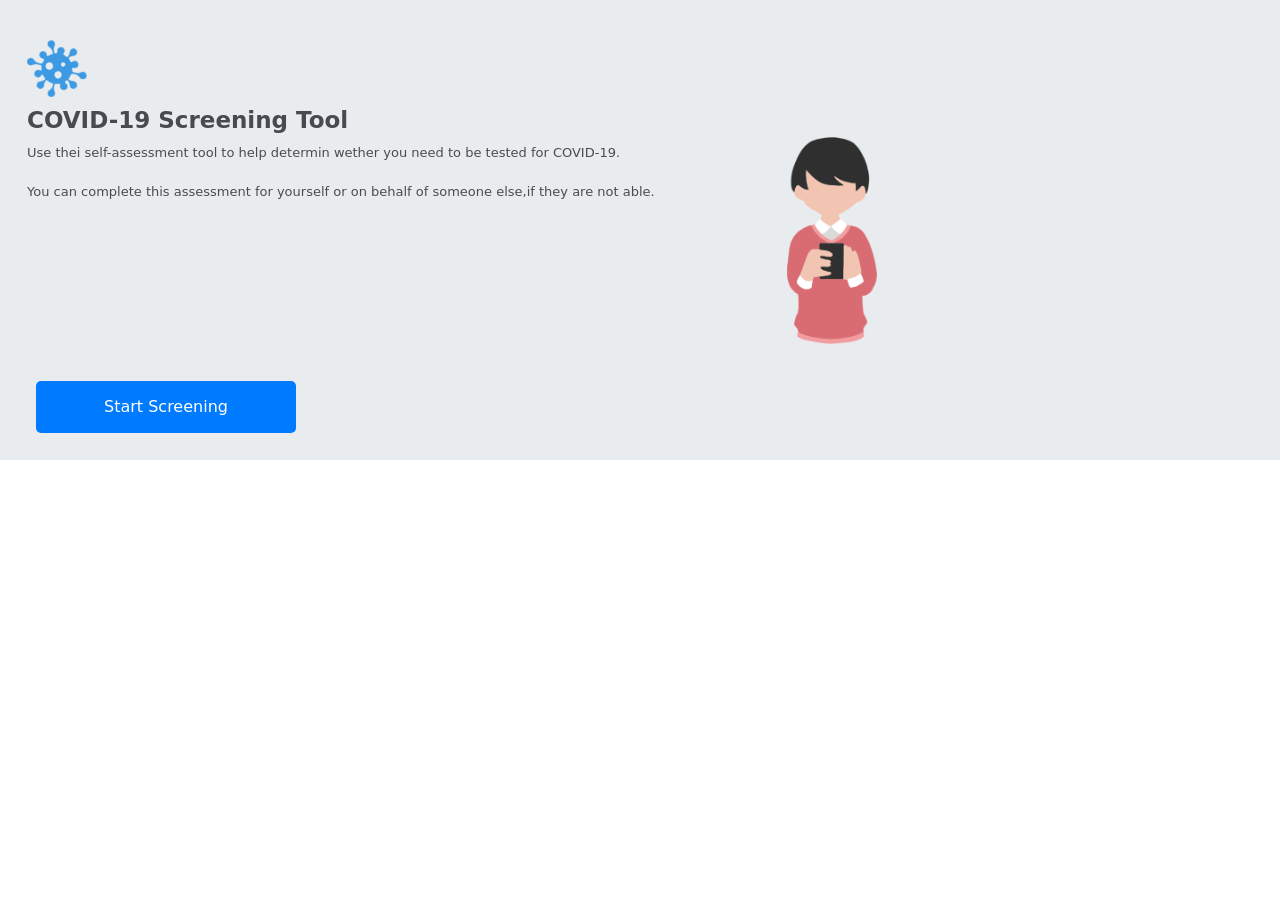
==== index.html @ dbaf6712 "fist-commit" ====
<!DOCTYPE html>
<html lang="en">
  <head>
    <meta charset="UTF-8" />
    <meta http-equiv="X-UA-Compatible" content="IE=edge" />
    <meta name="viewport" content="width=device-width, initial-scale=1.0" />
    <title>COVID19 Screening Test</title>
    <!-- Bootstrap Css -->
    <link
      href="https://cdn.jsdelivr.net/npm/bootstrap@5.1.1/dist/css/bootstrap.min.css"
      rel="stylesheet"
      integrity="sha384-F3w7mX95PdgyTmZZMECAngseQB83DfGTowi0iMjiWaeVhAn4FJkqJByhZMI3AhiU"
      crossorigin="anonymous"
    />
    <!-- Custom CSS -->
    <link rel="stylesheet" href="style.css" />
  </head>
  <body>
      <section class="hero-section">
    <div class="container">
        <img src="./images/logo.png" alt="" class="logo" />
      <div class="row ">
       

        <div class="col-8">
          <h1>COVID-19 Screening Tool</h1>
          <p>
            Use thei self-assessment tool to help determin wether you need to be
            tested for COVID-19. <br/><br/>You can complete this assessment for yourself
            or on behalf of someone else,if they are not able.
          </p>
        </div>
        <div class="col-4">
            <img src="./images/covid19screen.png" alt="">
        </div>
      </div>
    </div>
    <div class="btn">
        <button type="button" class="block-btn">Start Screening</button>
    </div>

</section>
    <!-- Bootstrap JS -->
    <script
      src="https://cdn.jsdelivr.net/npm/bootstrap@5.1.1/dist/js/bootstrap.bundle.min.js"
      integrity="sha384-/bQdsTh/da6pkI1MST/rWKFNjaCP5gBSY4sEBT38Q/9RBh9AH40zEOg7Hlq2THRZ"
      crossorigin="anonymous"
    ></script>
  </body>
</html>
---- style.css ----
*{
    margin: 0;
    padding: 0;
}
body{
    box-sizing: border-box;
}
:root{
    --lightgrey:#E9ECEF;
    --blue:#007BFF;
    
}
h1{
    color:#474B4F;
}
p{
    color: #4a4c4f;
    font-size: small;
}
/* button{
    margin: 0px 15px;
} */
.container{
    margin: 20px 0px;
}
.hero-section{
    background-color: var(--lightgrey);
    padding: 20px 15px;
}
.hero-section img:first-child{
    width: 60px;
    padding-bottom: 10px; 
}
.hero-section img:last-child{
    width: 90px;
    vertical-align: middle;
    margin-top: 30px; 
}
.hero-section h1{
    font-size: 23px;
    font-weight: 700;
}
.block-btn{
    display: block;
    width: 100%;
    border: none;
    background-color: var(--blue);
    padding: 14px 60px;
    font-size: 16px;
    cursor: pointer;
    text-align: center;
    margin: 0px 8px;
    color: white;
    border-radius: 5px;

}
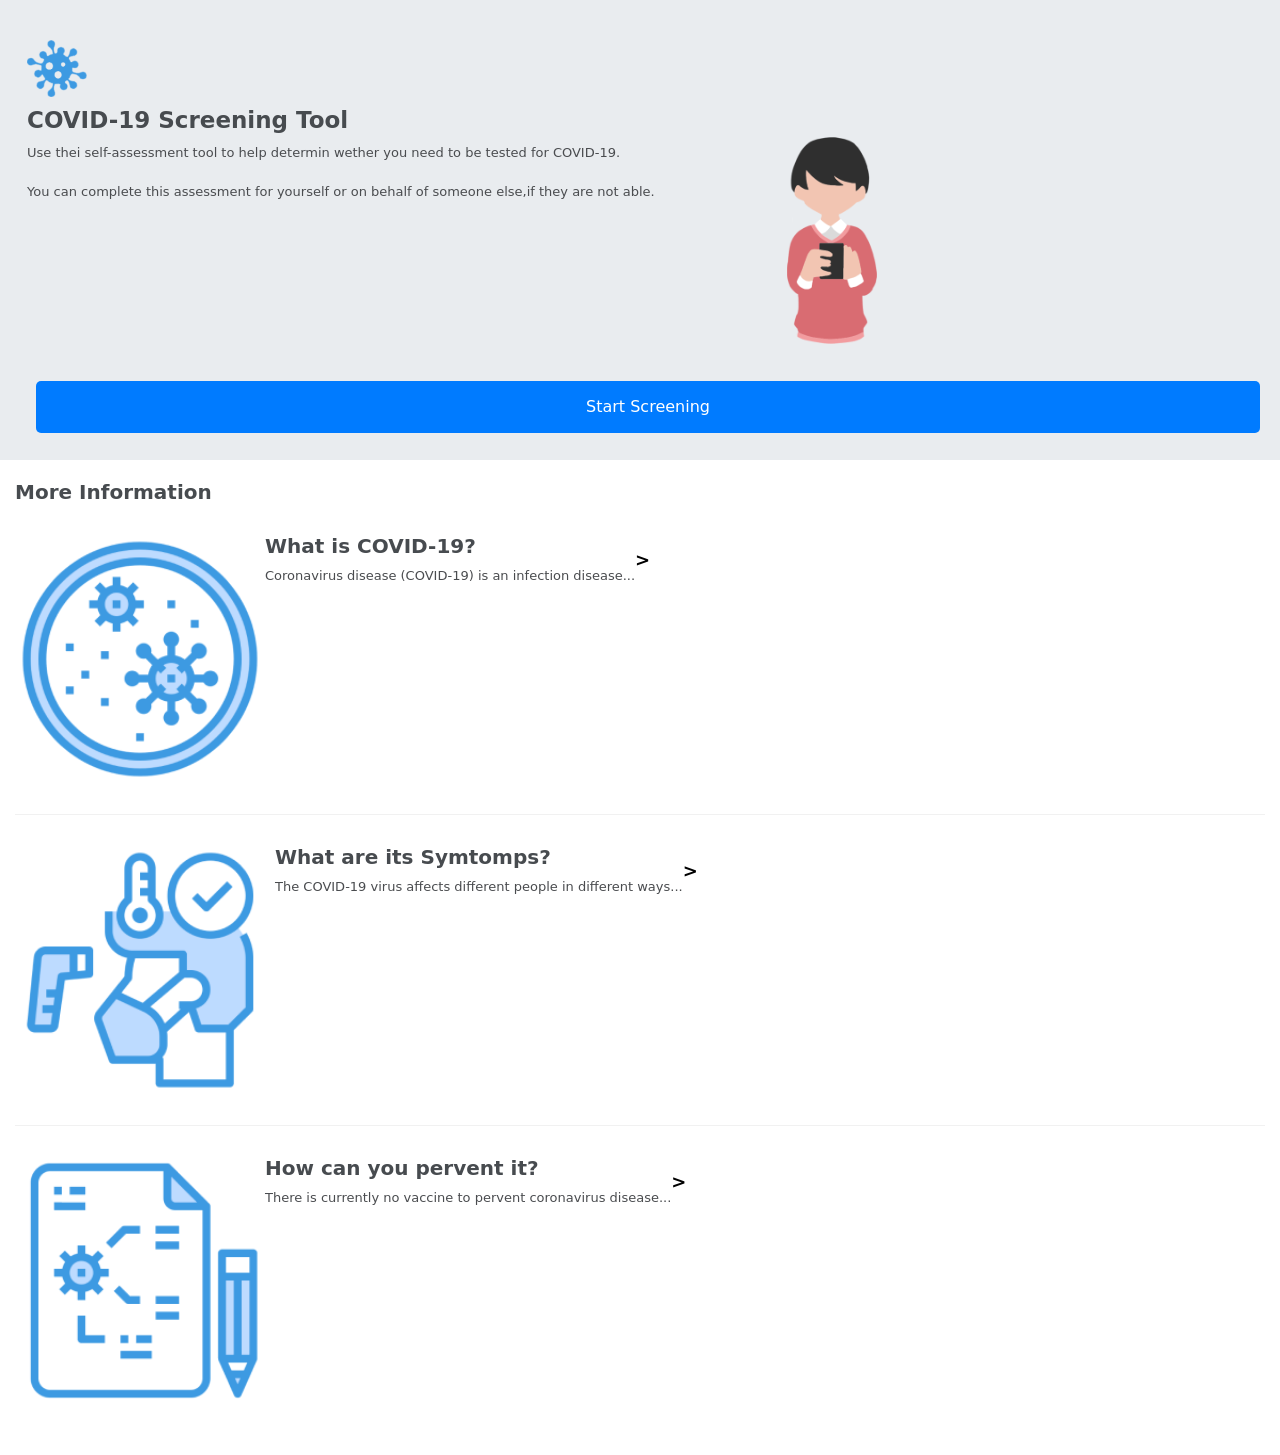
==== commit a76e2577: "first-commit" ====
--- a/index.html
+++ b/index.html
@@ -40,6 +40,44 @@
     </div>
 
 </section>
+<section class="more-info">
+  <h1>More Information</h1>
+  <div class="col">
+    <div class="detail">
+      <img src="./images/virus.png" alt="">
+      <div class="content">
+        <h1>What is COVID-19?</h1>
+        <p>Coronavirus disease (COVID-19) is an infection disease...<span class="arrow">></span>
+        </p>
+      </div>
+    </div>
+      <hr>
+      <div class="col">
+        <div class="detail">
+          <img src="./images/symptoms.png" alt="">
+          <div class="detail-content">
+            <h1>
+              What are its Symtomps?</h1>
+            <p>The COVID-19 virus affects different people in different ways...
+              <span class="arrow">></span>
+            </p>
+          </div>
+        </div>
+          <hr>
+          <div class="col">
+            <div class="detail">
+              <img src="./images/prevent.png" alt="">
+              <div class="content">
+                <h1>How can you pervent it?</h1>
+                <p>There is currently no vaccine to pervent coronavirus disease... <span class="arrow">></span>
+                </p>
+              </div>
+            </div>
+              
+    
+    
+  </div>
+</section>
     <!-- Bootstrap JS -->
     <script
       src="https://cdn.jsdelivr.net/npm/bootstrap@5.1.1/dist/js/bootstrap.bundle.min.js"
--- a/style.css
+++ b/style.css
@@ -12,20 +12,30 @@
 }
 h1{
     color:#474B4F;
+    font-size: 20px;
+    font-weight: 700;
 }
 p{
     color: #4a4c4f;
     font-size: small;
 }
-/* button{
-    margin: 0px 15px;
-} */
+section{
+    padding: 20px 15px;
+}
+hr {
+    color: #80808075;
+}
 .container{
     margin: 20px 0px;
 }
+.capitalize{
+    text-transform: capitalize;
+}
+.btn {
+    display: block;
+}
 .hero-section{
     background-color: var(--lightgrey);
-    padding: 20px 15px;
 }
 .hero-section img:first-child{
     width: 60px;
@@ -41,7 +51,6 @@
     font-weight: 700;
 }
 .block-btn{
-    display: block;
     width: 100%;
     border: none;
     background-color: var(--blue);
@@ -52,5 +61,63 @@
     margin: 0px 8px;
     color: white;
     border-radius: 5px;
+}
 
+.detail {
+    display: flex;
+    margin: 30px 0px;
+}
+.detail img {
+    width: 20%;
+    height: fit-content;
+}
+.detail-content {
+    padding: 0px 10px;
+}
+span.arrow {
+    font-size: 18px;
+    float: right;
+    font-weight: 900;
+    position: relative;
+    bottom: 20px;
+    color: black;
+}
+.logo-close-header{
+    background-color: var(--lightgrey);
+    display: flex;
+    padding:0 25px;
+    flex-direction: row;
+    align-content: stretch;
+    justify-content: space-between;
+}
+.logo-close-header img{
+    width: 60px;
+    position: relative;
+    top: 25px;
+}
+.close-btn {
+    margin-top: 20px;
+}
+
+.content-of-pages {
+    margin-top: 12%;
+}
+.content-of-pages h1{
+    font-size: 25px;
+}
+.content-of-pages li{
+    list-style: auto;
+    color: black;
+    font-size: 20px;
+    padding: 2px;
+}
+.content-of-pages p{
+    font-size: 17px;
+}
+.fever-img {
+    width: 70%;
+    margin: 50px auto;
+}
+.fever-img img{
+    width: -webkit-fill-available;
 }
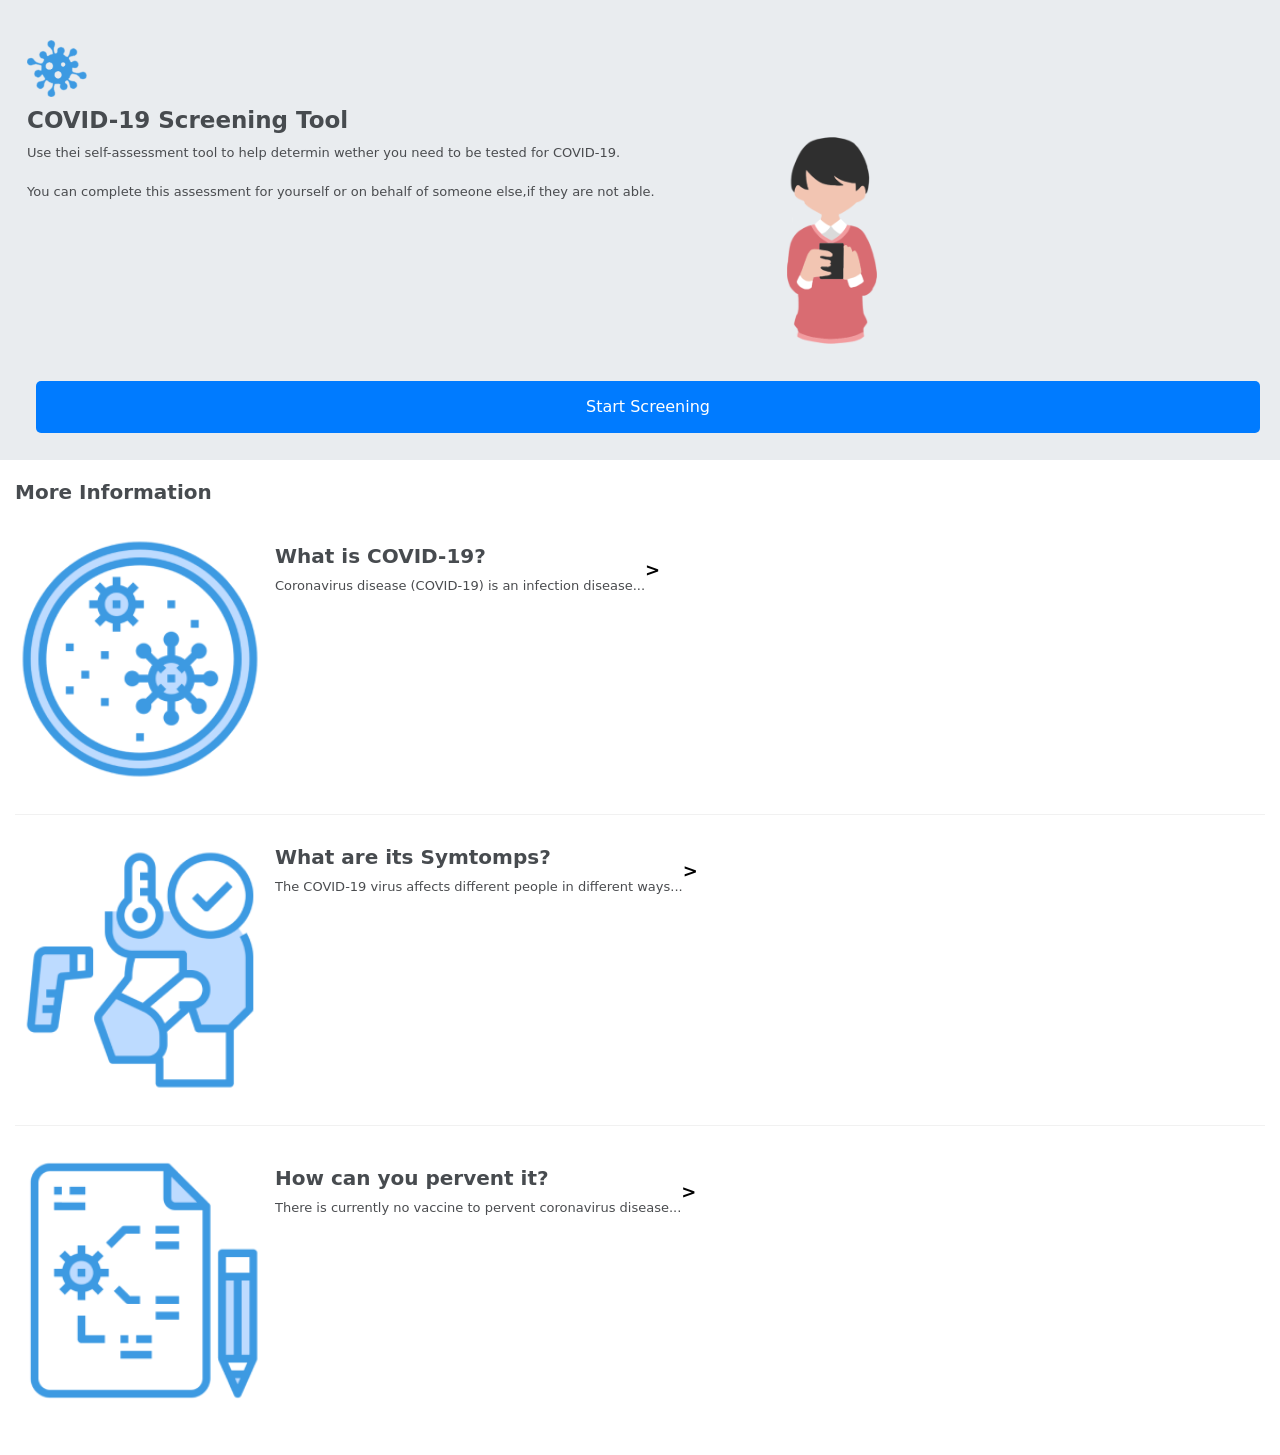
==== commit f30371e3: "first-commit" ====
--- a/index.html
+++ b/index.html
@@ -1,54 +1,55 @@
 <!DOCTYPE html>
 <html lang="en">
-  <head>
-    <meta charset="UTF-8" />
-    <meta http-equiv="X-UA-Compatible" content="IE=edge" />
-    <meta name="viewport" content="width=device-width, initial-scale=1.0" />
-    <title>COVID19 Screening Test</title>
-    <!-- Bootstrap Css -->
-    <link
-      href="https://cdn.jsdelivr.net/npm/bootstrap@5.1.1/dist/css/bootstrap.min.css"
-      rel="stylesheet"
-      integrity="sha384-F3w7mX95PdgyTmZZMECAngseQB83DfGTowi0iMjiWaeVhAn4FJkqJByhZMI3AhiU"
-      crossorigin="anonymous"
-    />
-    <!-- Custom CSS -->
-    <link rel="stylesheet" href="style.css" />
-  </head>
-  <body>
-      <section class="hero-section">
+
+<head>
+  <meta charset="UTF-8" />
+  <meta http-equiv="X-UA-Compatible" content="IE=edge" />
+  <meta name="viewport" content="width=device-width, initial-scale=1.0" />
+  <title>COVID19 Screening Test</title>
+  <!-- Bootstrap Css -->
+  <link href="https://cdn.jsdelivr.net/npm/bootstrap@5.1.1/dist/css/bootstrap.min.css" rel="stylesheet"
+    integrity="sha384-F3w7mX95PdgyTmZZMECAngseQB83DfGTowi0iMjiWaeVhAn4FJkqJByhZMI3AhiU" crossorigin="anonymous" />
+  <!-- Custom CSS -->
+  <link rel="stylesheet" href="style.css" />
+</head>
+
+<body>
+  <section class="hero-section">
     <div class="container">
-        <img src="./images/logo.png" alt="" class="logo" />
+      <img src="./images/logo.png" alt="" class="logo" />
       <div class="row ">
-       
+
 
         <div class="col-8">
           <h1>COVID-19 Screening Tool</h1>
           <p>
             Use thei self-assessment tool to help determin wether you need to be
-            tested for COVID-19. <br/><br/>You can complete this assessment for yourself
+            tested for COVID-19. <br /><br />You can complete this assessment for yourself
             or on behalf of someone else,if they are not able.
           </p>
         </div>
         <div class="col-4">
-            <img src="./images/covid19screen.png" alt="">
+          <img src="./images/covid19screen.png" alt="">
         </div>
       </div>
     </div>
     <div class="btn">
-        <button type="button" class="block-btn">Start Screening</button>
+      <button type="button" class="block-btn">Start Screening</button>
     </div>
 
-</section>
-<section class="more-info">
-  <h1>More Information</h1>
-  <div class="col">
-    <div class="detail">
-      <img src="./images/virus.png" alt="">
-      <div class="content">
-        <h1>What is COVID-19?</h1>
-        <p>Coronavirus disease (COVID-19) is an infection disease...<span class="arrow">></span>
-        </p>
+  </section>
+  <section class="more-info">
+    <h1>More Information</h1>
+    <div class="col">
+      <div class="detail">
+        <img src="./images/virus.png" alt="">
+        <a href="./covid.html">
+          <div class="content">
+            <h1>What is COVID-19?</h1>
+            <p>Coronavirus disease (COVID-19) is an infection disease...<span class="arrow">></span>
+            </p>
+          </div>
+        </a>
       </div>
     </div>
       <hr>
@@ -63,26 +64,26 @@
             </p>
           </div>
         </div>
-          <hr>
-          <div class="col">
-            <div class="detail">
-              <img src="./images/prevent.png" alt="">
-              <div class="content">
-                <h1>How can you pervent it?</h1>
-                <p>There is currently no vaccine to pervent coronavirus disease... <span class="arrow">></span>
-                </p>
-              </div>
+      </div>
+        <hr>
+        <div class="col">
+          <div class="detail">
+            <img src="./images/prevent.png" alt="">
+            <div class="content">
+              <h1>How can you pervent it?</h1>
+              <p>There is currently no vaccine to pervent coronavirus disease... <span class="arrow">></span>
+              </p>
             </div>
-              
-    
-    
-  </div>
-</section>
-    <!-- Bootstrap JS -->
-    <script
-      src="https://cdn.jsdelivr.net/npm/bootstrap@5.1.1/dist/js/bootstrap.bundle.min.js"
-      integrity="sha384-/bQdsTh/da6pkI1MST/rWKFNjaCP5gBSY4sEBT38Q/9RBh9AH40zEOg7Hlq2THRZ"
-      crossorigin="anonymous"
-    ></script>
-  </body>
-</html>
+          </div>
+
+
+
+        </div>
+  </section>
+  <!-- Bootstrap JS -->
+  <script src="https://cdn.jsdelivr.net/npm/bootstrap@5.1.1/dist/js/bootstrap.bundle.min.js"
+    integrity="sha384-/bQdsTh/da6pkI1MST/rWKFNjaCP5gBSY4sEBT38Q/9RBh9AH40zEOg7Hlq2THRZ"
+    crossorigin="anonymous"></script>
+</body>
+
+</html>
--- a/style.css
+++ b/style.css
@@ -25,6 +25,12 @@
 hr {
     color: #80808075;
 }
+a{
+    text-decoration: none;
+}
+h5 {
+    font-size: initial;
+}
 .container{
     margin: 20px 0px;
 }
@@ -33,6 +39,9 @@
 }
 .btn {
     display: block;
+}
+.content {
+    padding: 10px;
 }
 .hero-section{
     background-color: var(--lightgrey);
